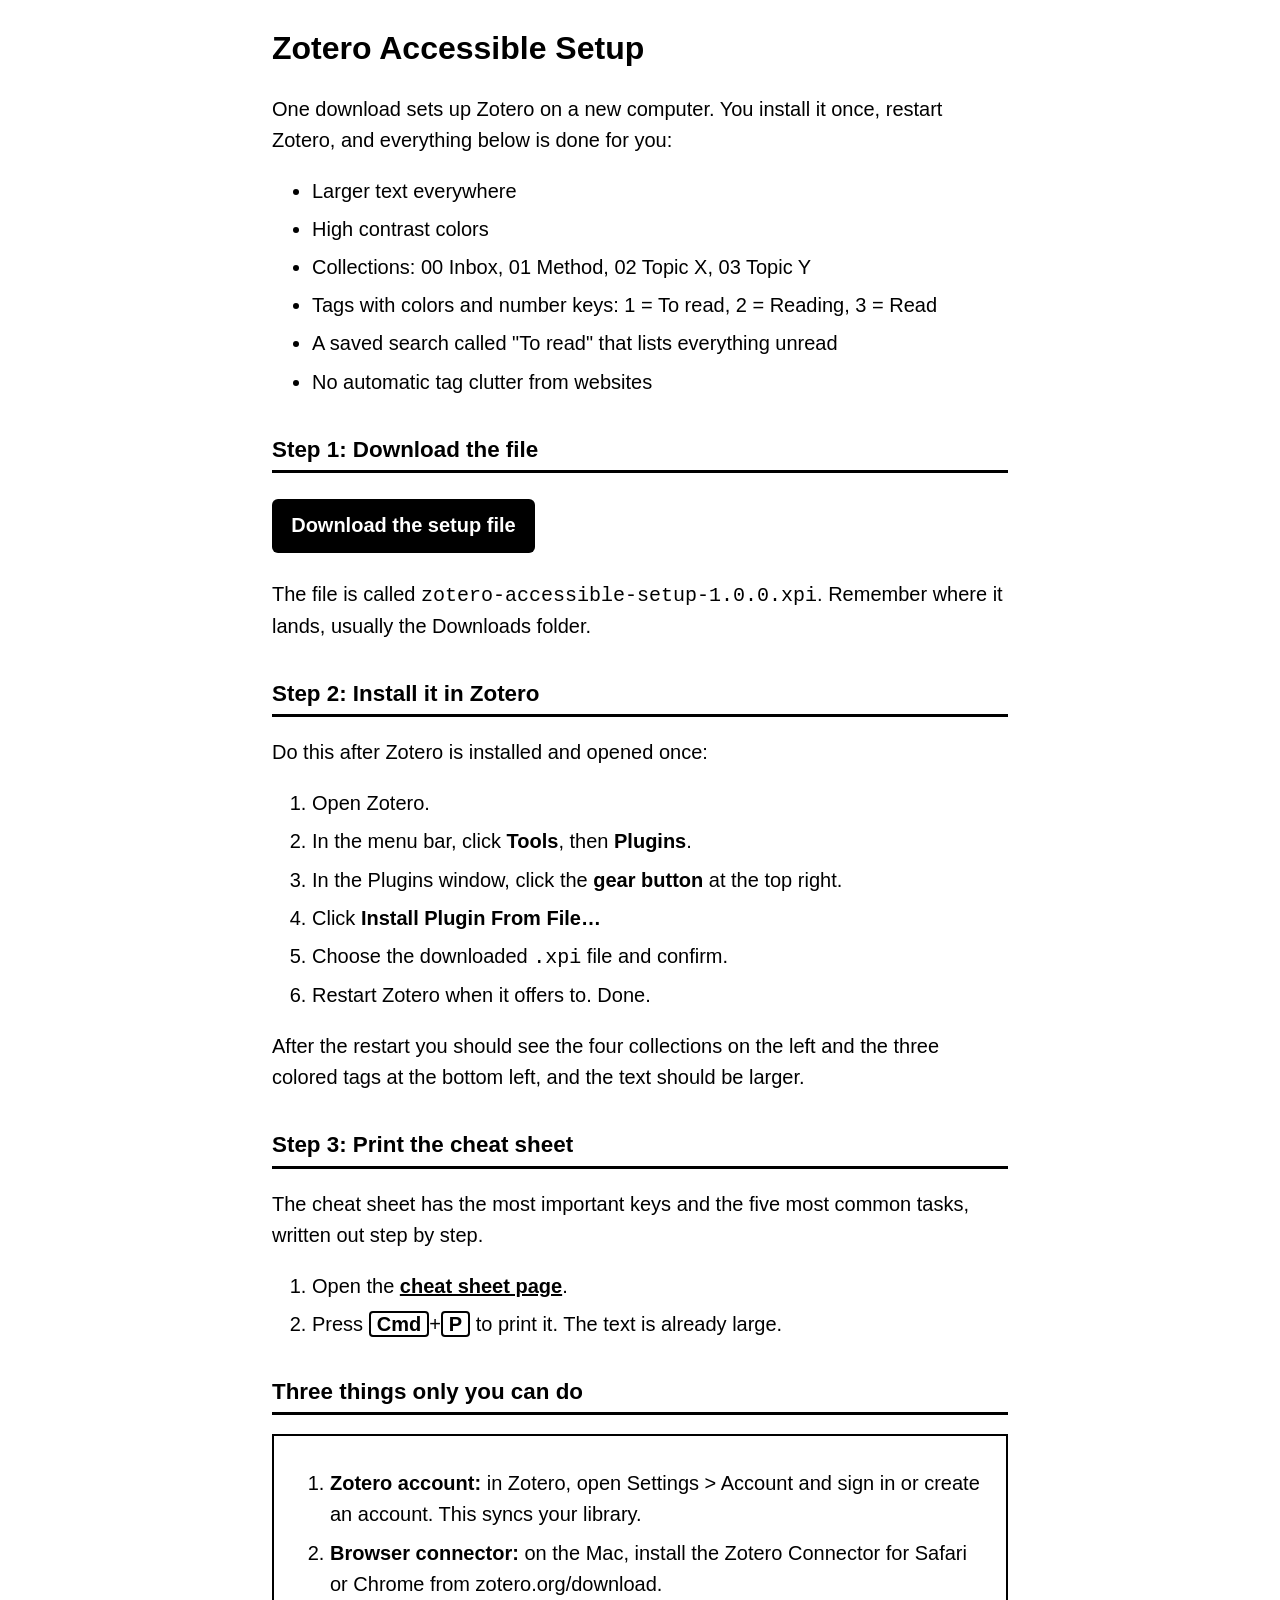
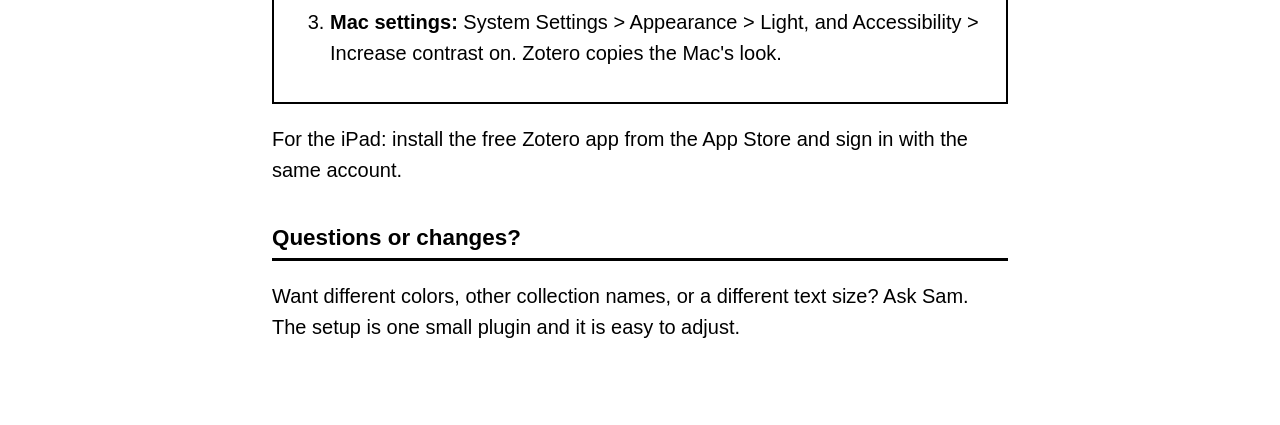
==== docs/index.html @ fd870ee3 "Move site to docs for GitHub Pages source path" ====
<!doctype html>
<html lang="en">
<head>
<meta charset="utf-8">
<meta name="viewport" content="width=device-width, initial-scale=1">
<title>Zotero Accessible Setup</title>
<style>
  :root { color-scheme: light; }
  body {
    font-family: Helvetica, Arial, sans-serif;
    font-size: 20px;
    line-height: 1.55;
    color: #000;
    background: #fff;
    max-width: 46rem;
    margin: 0 auto;
    padding: 1.5rem 1.2rem 4rem;
  }
  h1 { font-size: 2rem; margin: 0 0 0.4rem; }
  h2 { font-size: 1.4rem; margin-top: 2.2rem; border-bottom: 3px solid #000; padding-bottom: 0.15rem; }
  a { color: #000; }
  .button {
    display: inline-block;
    font-size: 1.25rem;
    font-weight: bold;
    background: #000;
    color: #fff;
    text-decoration: none;
    padding: 0.7rem 1.2rem;
    border-radius: 6px;
    margin: 0.4rem 0;
  }
  .button:focus { outline: 4px solid #ffbf40; }
  ol li, ul li { margin-bottom: 0.45rem; }
  kbd {
    font-family: inherit;
    font-weight: bold;
    border: 2px solid #000;
    border-radius: 4px;
    padding: 0 0.3em;
    white-space: nowrap;
  }
  .step { font-weight: bold; }
  .note { border: 2px solid #000; padding: 0.8rem 1rem; margin: 1rem 0; }
</style>
</head>
<body>

<h1>Zotero Accessible Setup</h1>
<p>One download sets up Zotero on a new computer. You install it once, restart Zotero, and everything below is done for you:</p>
<ul>
  <li>Larger text everywhere</li>
  <li>High contrast colors</li>
  <li>Collections: 00 Inbox, 01 Method, 02 Topic X, 03 Topic Y</li>
  <li>Tags with colors and number keys: 1 = To read, 2 = Reading, 3 = Read</li>
  <li>A saved search called "To read" that lists everything unread</li>
  <li>No automatic tag clutter from websites</li>
</ul>

<h2>Step 1: Download the file</h2>
<p><a class="button" href="https://github.com/utsmok/zotero-accessible/releases/latest/download/zotero-accessible-setup-1.0.0.xpi">Download the setup file</a></p>
<p>The file is called <code>zotero-accessible-setup-1.0.0.xpi</code>. Remember where it lands, usually the Downloads folder.</p>

<h2>Step 2: Install it in Zotero</h2>
<p>Do this after Zotero is installed and opened once:</p>
<ol>
  <li>Open Zotero.</li>
  <li>In the menu bar, click <span class="step">Tools</span>, then <span class="step">Plugins</span>.</li>
  <li>In the Plugins window, click the <span class="step">gear button</span> at the top right.</li>
  <li>Click <span class="step">Install Plugin From File&hellip;</span></li>
  <li>Choose the downloaded <code>.xpi</code> file and confirm.</li>
  <li>Restart Zotero when it offers to. Done.</li>
</ol>
<p>After the restart you should see the four collections on the left and the three colored tags at the bottom left, and the text should be larger.</p>

<h2>Step 3: Print the cheat sheet</h2>
<p>The cheat sheet has the most important keys and the five most common tasks, written out step by step.</p>
<ol>
  <li>Open the <a href="keyboard-shortcuts.html"><span class="step">cheat sheet page</span></a>.</li>
  <li>Press <kbd>Cmd</kbd>+<kbd>P</kbd> to print it. The text is already large.</li>
</ol>

<h2>Three things only you can do</h2>
<div class="note">
  <ol>
    <li><span class="step">Zotero account:</span> in Zotero, open Settings &gt; Account and sign in or create an account. This syncs your library.</li>
    <li><span class="step">Browser connector:</span> on the Mac, install the Zotero Connector for Safari or Chrome from zotero.org/download.</li>
    <li><span class="step">Mac settings:</span> System Settings &gt; Appearance &gt; Light, and Accessibility &gt; Increase contrast on. Zotero copies the Mac's look.</li>
  </ol>
</div>
<p>For the iPad: install the free Zotero app from the App Store and sign in with the same account.</p>

<h2>Questions or changes?</h2>
<p>Want different colors, other collection names, or a different text size? Ask Sam. The setup is one small plugin and it is easy to adjust.</p>

</body>
</html>
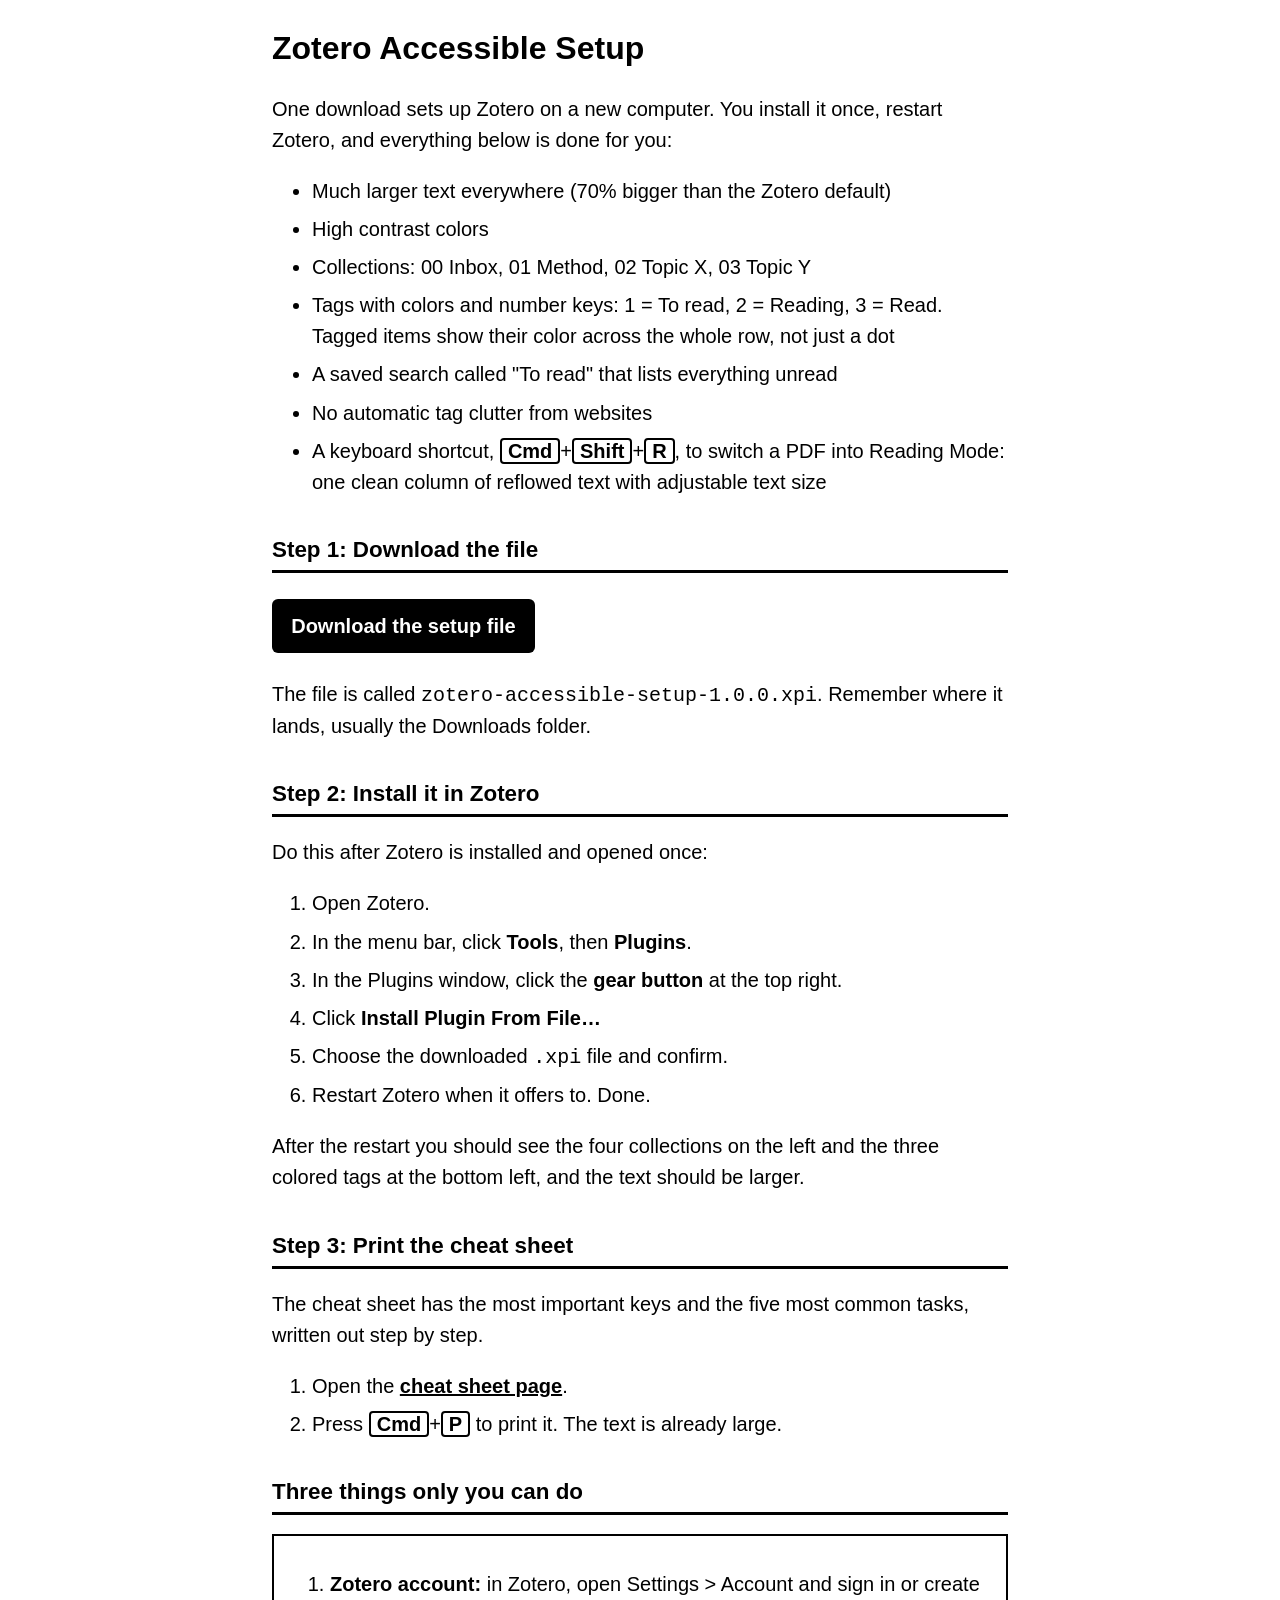
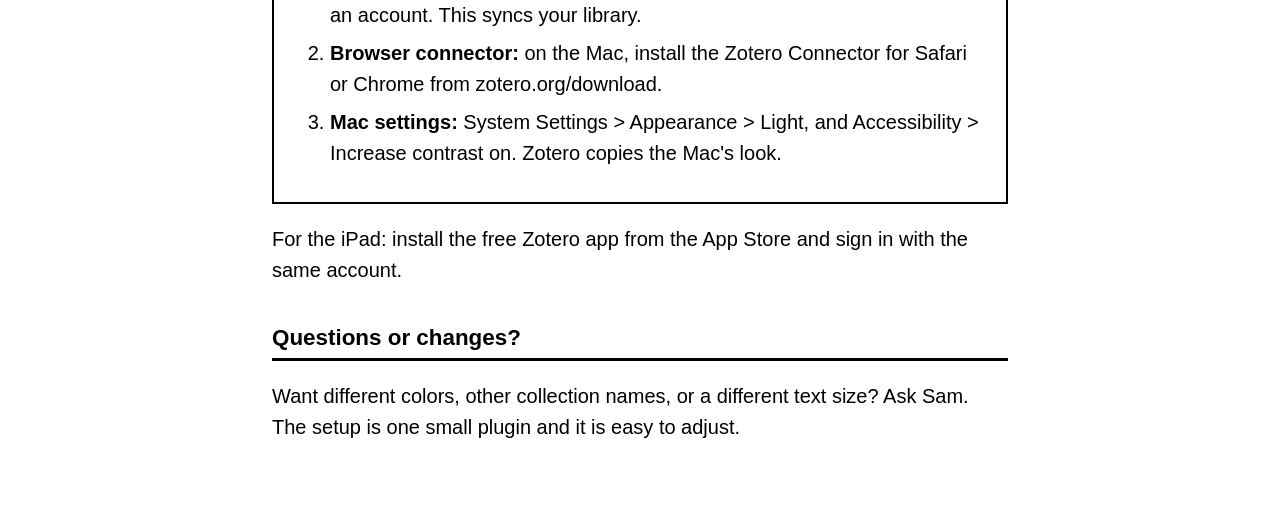
==== commit b3e5d35d: "1.0.1: larger fonts (1.7), whole-row tag tint, Reading Mode shortcut (Cmd/Ctrl+Shift+R)" ====
--- a/docs/index.html
+++ b/docs/index.html
@@ -49,12 +49,13 @@
 <h1>Zotero Accessible Setup</h1>
 <p>One download sets up Zotero on a new computer. You install it once, restart Zotero, and everything below is done for you:</p>
 <ul>
-  <li>Larger text everywhere</li>
+  <li>Much larger text everywhere (70% bigger than the Zotero default)</li>
   <li>High contrast colors</li>
   <li>Collections: 00 Inbox, 01 Method, 02 Topic X, 03 Topic Y</li>
-  <li>Tags with colors and number keys: 1 = To read, 2 = Reading, 3 = Read</li>
+  <li>Tags with colors and number keys: 1 = To read, 2 = Reading, 3 = Read. Tagged items show their color across the whole row, not just a dot</li>
   <li>A saved search called "To read" that lists everything unread</li>
   <li>No automatic tag clutter from websites</li>
+  <li>A keyboard shortcut, <kbd>Cmd</kbd>+<kbd>Shift</kbd>+<kbd>R</kbd>, to switch a PDF into Reading Mode: one clean column of reflowed text with adjustable text size</li>
 </ul>
 
 <h2>Step 1: Download the file</h2>
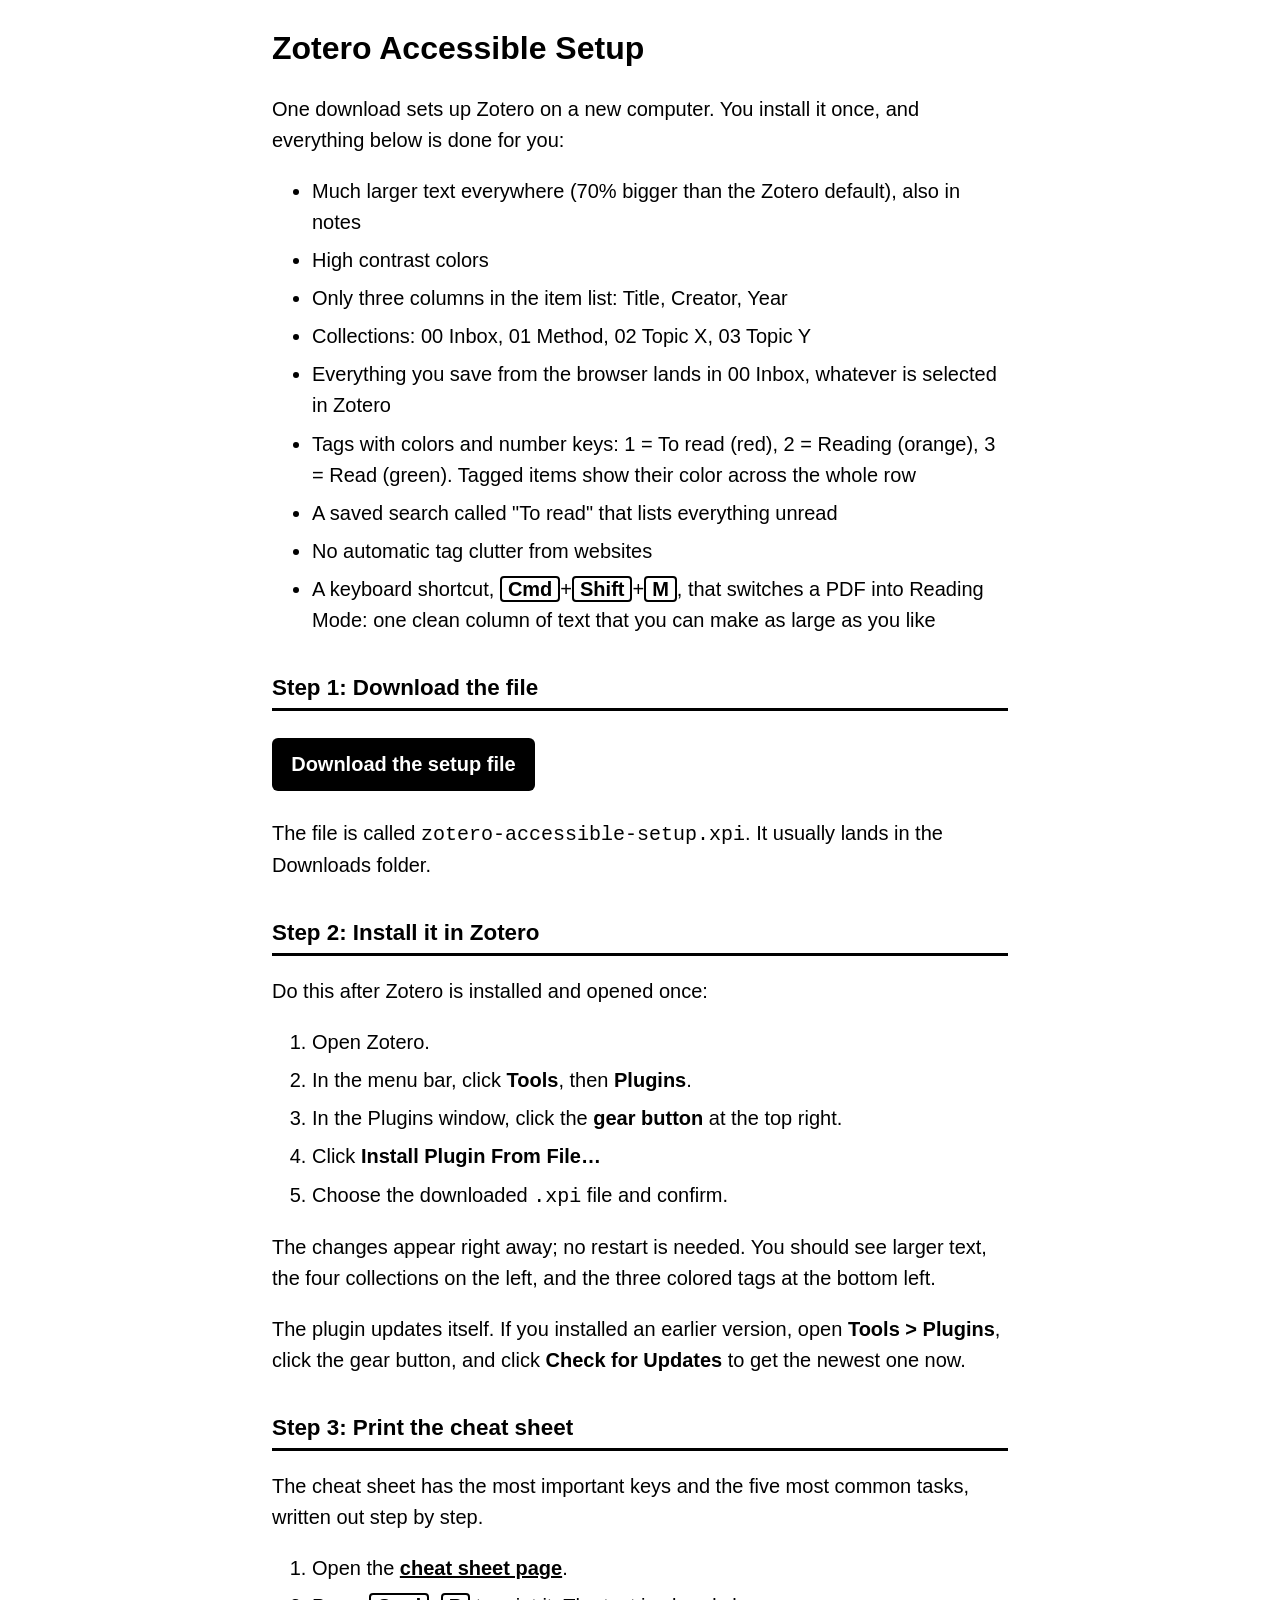
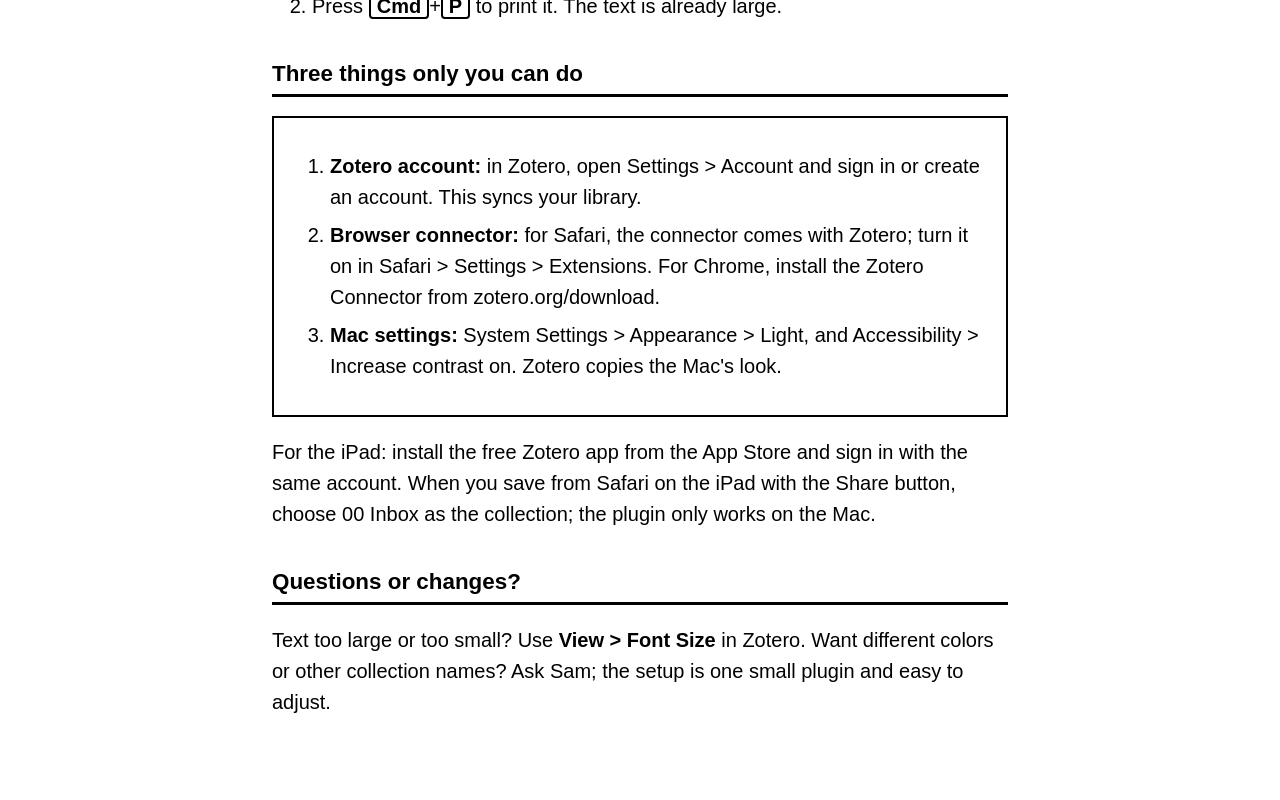
==== commit b86b6917: "1.1.0: Inbox default for connector saves, auto columns, palette tag colors, Reading Mode on Cmd+Shif" ====
--- a/docs/index.html
+++ b/docs/index.html
@@ -47,20 +47,22 @@
 <body>
 
 <h1>Zotero Accessible Setup</h1>
-<p>One download sets up Zotero on a new computer. You install it once, restart Zotero, and everything below is done for you:</p>
+<p>One download sets up Zotero on a new computer. You install it once, and everything below is done for you:</p>
 <ul>
-  <li>Much larger text everywhere (70% bigger than the Zotero default)</li>
+  <li>Much larger text everywhere (70% bigger than the Zotero default), also in notes</li>
   <li>High contrast colors</li>
+  <li>Only three columns in the item list: Title, Creator, Year</li>
   <li>Collections: 00 Inbox, 01 Method, 02 Topic X, 03 Topic Y</li>
-  <li>Tags with colors and number keys: 1 = To read, 2 = Reading, 3 = Read. Tagged items show their color across the whole row, not just a dot</li>
+  <li>Everything you save from the browser lands in 00 Inbox, whatever is selected in Zotero</li>
+  <li>Tags with colors and number keys: 1 = To read (red), 2 = Reading (orange), 3 = Read (green). Tagged items show their color across the whole row</li>
   <li>A saved search called "To read" that lists everything unread</li>
   <li>No automatic tag clutter from websites</li>
-  <li>A keyboard shortcut, <kbd>Cmd</kbd>+<kbd>Shift</kbd>+<kbd>R</kbd>, to switch a PDF into Reading Mode: one clean column of reflowed text with adjustable text size</li>
+  <li>A keyboard shortcut, <kbd>Cmd</kbd>+<kbd>Shift</kbd>+<kbd>M</kbd>, that switches a PDF into Reading Mode: one clean column of text that you can make as large as you like</li>
 </ul>
 
 <h2>Step 1: Download the file</h2>
-<p><a class="button" href="https://github.com/utsmok/zotero-accessible/releases/latest/download/zotero-accessible-setup-1.0.0.xpi">Download the setup file</a></p>
-<p>The file is called <code>zotero-accessible-setup-1.0.0.xpi</code>. Remember where it lands, usually the Downloads folder.</p>
+<p><a class="button" href="https://github.com/utsmok/zotero-accessible/releases/latest/download/zotero-accessible-setup.xpi">Download the setup file</a></p>
+<p>The file is called <code>zotero-accessible-setup.xpi</code>. It usually lands in the Downloads folder.</p>
 
 <h2>Step 2: Install it in Zotero</h2>
 <p>Do this after Zotero is installed and opened once:</p>
@@ -70,9 +72,9 @@
   <li>In the Plugins window, click the <span class="step">gear button</span> at the top right.</li>
   <li>Click <span class="step">Install Plugin From File&hellip;</span></li>
   <li>Choose the downloaded <code>.xpi</code> file and confirm.</li>
-  <li>Restart Zotero when it offers to. Done.</li>
 </ol>
-<p>After the restart you should see the four collections on the left and the three colored tags at the bottom left, and the text should be larger.</p>
+<p>The changes appear right away; no restart is needed. You should see larger text, the four collections on the left, and the three colored tags at the bottom left.</p>
+<p>The plugin updates itself. If you installed an earlier version, open <span class="step">Tools &gt; Plugins</span>, click the gear button, and click <span class="step">Check for Updates</span> to get the newest one now.</p>
 
 <h2>Step 3: Print the cheat sheet</h2>
 <p>The cheat sheet has the most important keys and the five most common tasks, written out step by step.</p>
@@ -85,14 +87,14 @@
 <div class="note">
   <ol>
     <li><span class="step">Zotero account:</span> in Zotero, open Settings &gt; Account and sign in or create an account. This syncs your library.</li>
-    <li><span class="step">Browser connector:</span> on the Mac, install the Zotero Connector for Safari or Chrome from zotero.org/download.</li>
+    <li><span class="step">Browser connector:</span> for Safari, the connector comes with Zotero; turn it on in Safari &gt; Settings &gt; Extensions. For Chrome, install the Zotero Connector from zotero.org/download.</li>
     <li><span class="step">Mac settings:</span> System Settings &gt; Appearance &gt; Light, and Accessibility &gt; Increase contrast on. Zotero copies the Mac's look.</li>
   </ol>
 </div>
-<p>For the iPad: install the free Zotero app from the App Store and sign in with the same account.</p>
+<p>For the iPad: install the free Zotero app from the App Store and sign in with the same account. When you save from Safari on the iPad with the Share button, choose 00 Inbox as the collection; the plugin only works on the Mac.</p>
 
 <h2>Questions or changes?</h2>
-<p>Want different colors, other collection names, or a different text size? Ask Sam. The setup is one small plugin and it is easy to adjust.</p>
+<p>Text too large or too small? Use <span class="step">View &gt; Font Size</span> in Zotero. Want different colors or other collection names? Ask Sam; the setup is one small plugin and easy to adjust.</p>
 
 </body>
 </html>
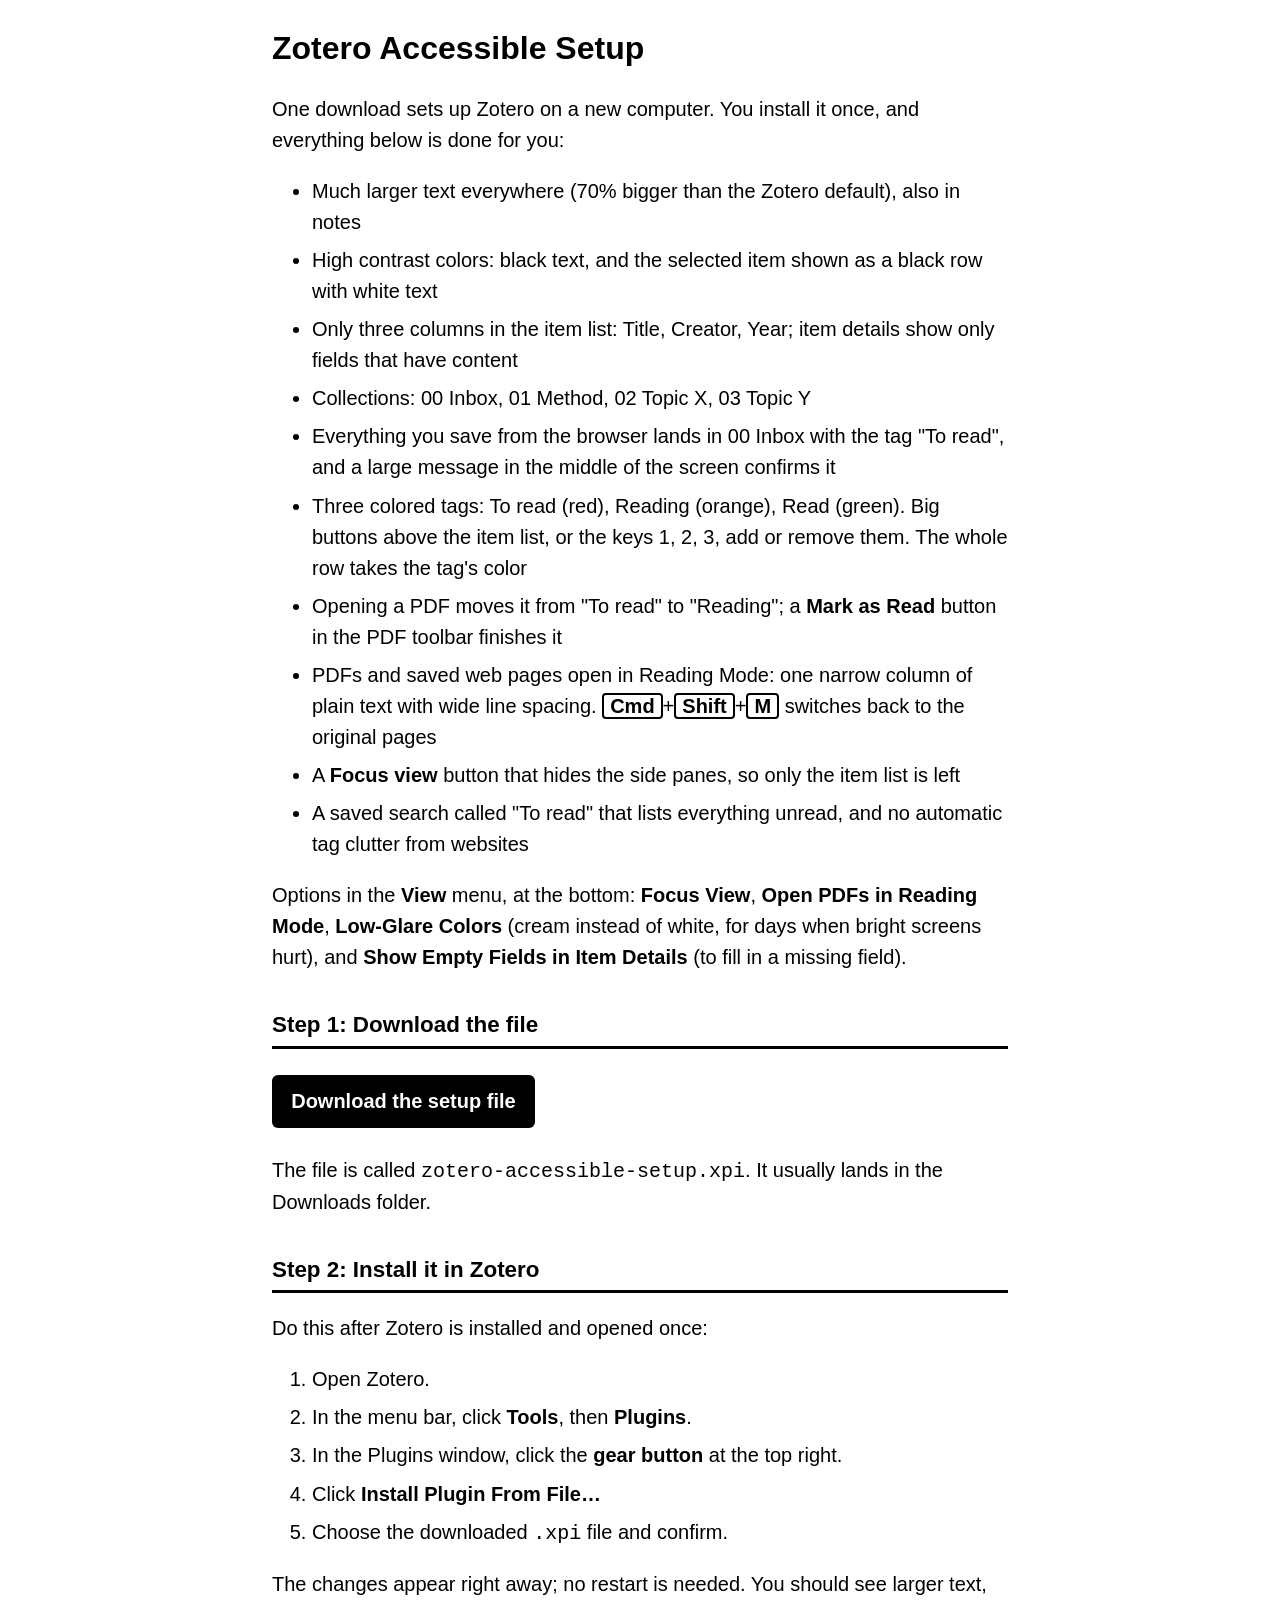
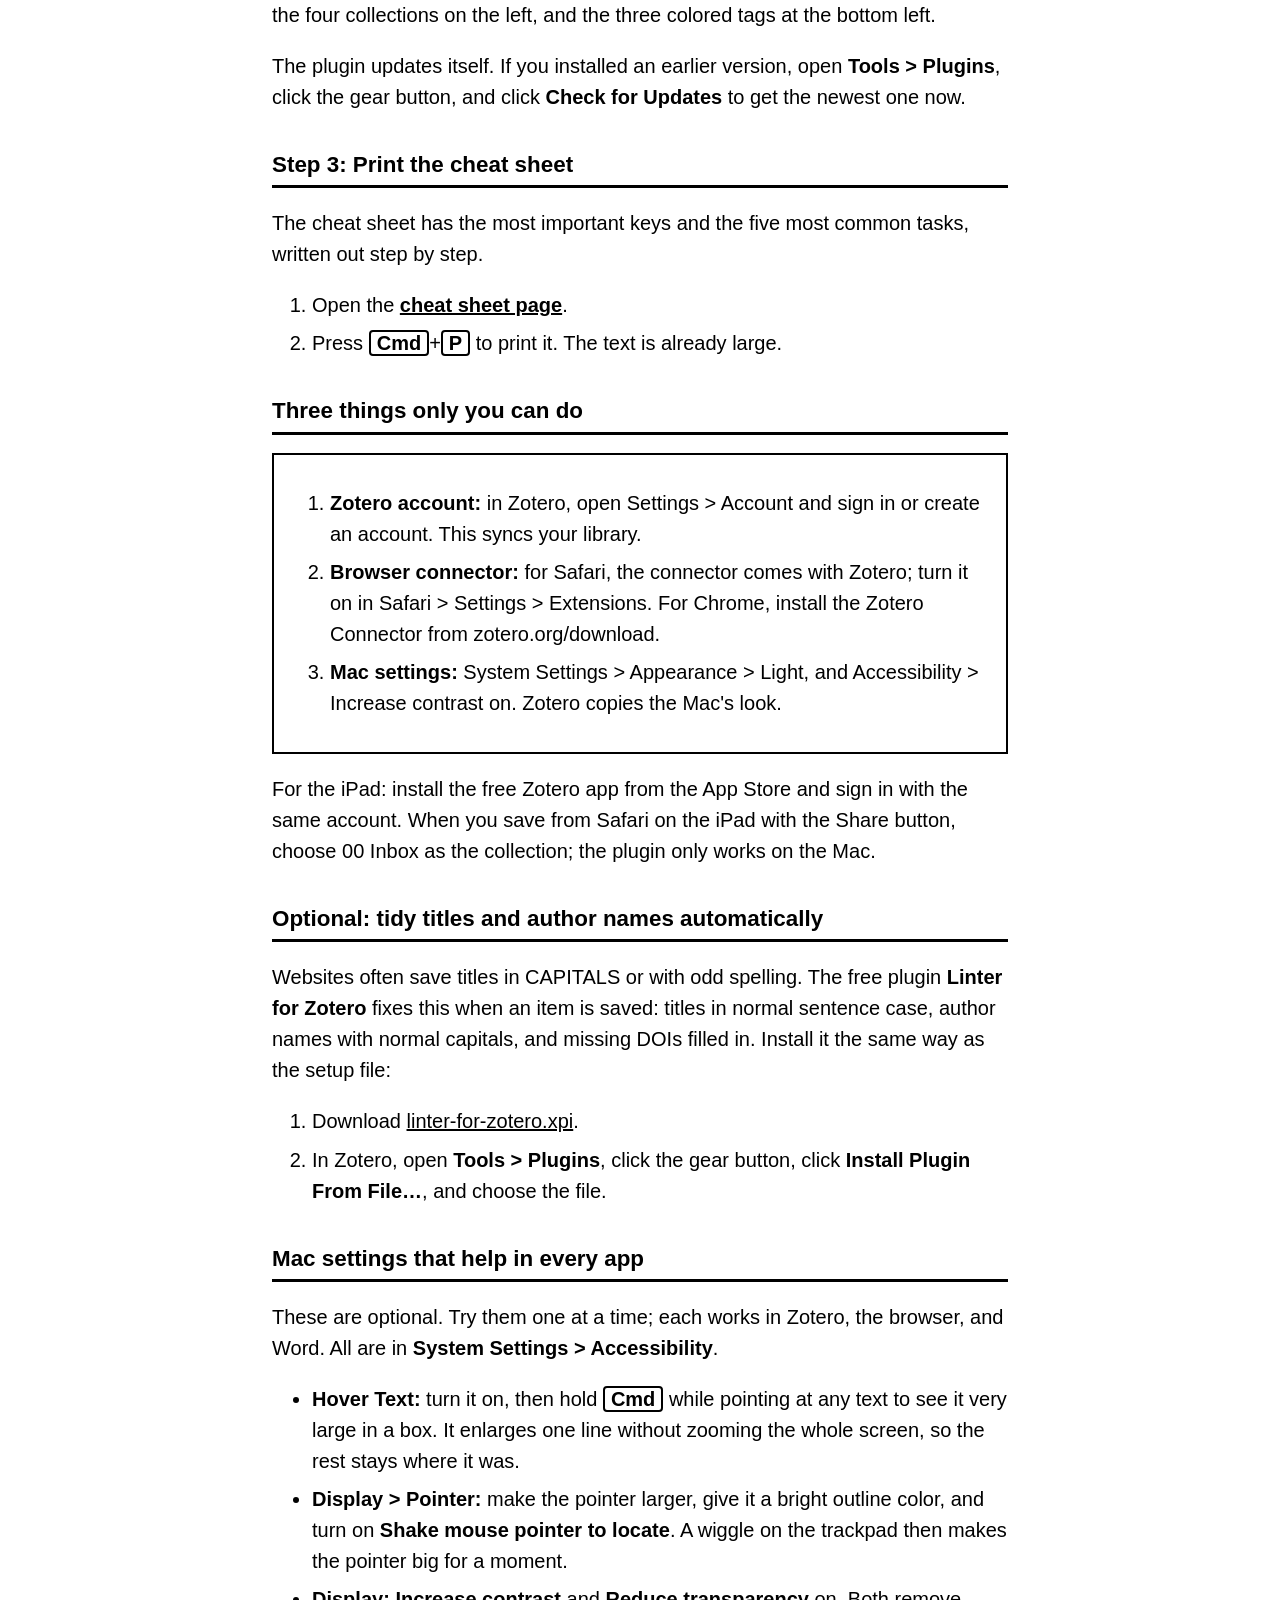
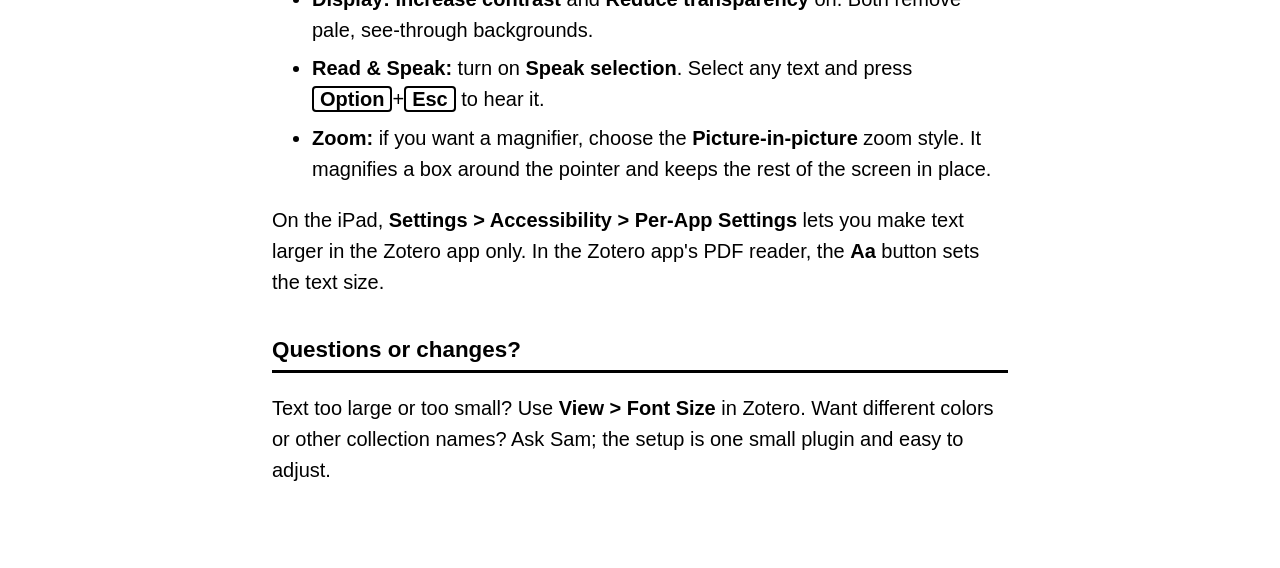
==== commit 2f0a6439: "1.2.0: centered feedback, status workflow, reading mode for snapshots, focus view - Centered confirm" ====
--- a/docs/index.html
+++ b/docs/index.html
@@ -50,15 +50,17 @@
 <p>One download sets up Zotero on a new computer. You install it once, and everything below is done for you:</p>
 <ul>
   <li>Much larger text everywhere (70% bigger than the Zotero default), also in notes</li>
-  <li>High contrast colors</li>
-  <li>Only three columns in the item list: Title, Creator, Year</li>
+  <li>High contrast colors: black text, and the selected item shown as a black row with white text</li>
+  <li>Only three columns in the item list: Title, Creator, Year; item details show only fields that have content</li>
   <li>Collections: 00 Inbox, 01 Method, 02 Topic X, 03 Topic Y</li>
-  <li>Everything you save from the browser lands in 00 Inbox, whatever is selected in Zotero</li>
-  <li>Tags with colors and number keys: 1 = To read (red), 2 = Reading (orange), 3 = Read (green). Tagged items show their color across the whole row</li>
-  <li>A saved search called "To read" that lists everything unread</li>
-  <li>No automatic tag clutter from websites</li>
-  <li>A keyboard shortcut, <kbd>Cmd</kbd>+<kbd>Shift</kbd>+<kbd>M</kbd>, that switches a PDF into Reading Mode: one clean column of text that you can make as large as you like</li>
+  <li>Everything you save from the browser lands in 00 Inbox with the tag "To read", and a large message in the middle of the screen confirms it</li>
+  <li>Three colored tags: To read (red), Reading (orange), Read (green). Big buttons above the item list, or the keys 1, 2, 3, add or remove them. The whole row takes the tag's color</li>
+  <li>Opening a PDF moves it from "To read" to "Reading"; a <b>Mark as Read</b> button in the PDF toolbar finishes it</li>
+  <li>PDFs and saved web pages open in Reading Mode: one narrow column of plain text with wide line spacing. <kbd>Cmd</kbd>+<kbd>Shift</kbd>+<kbd>M</kbd> switches back to the original pages</li>
+  <li>A <b>Focus view</b> button that hides the side panes, so only the item list is left</li>
+  <li>A saved search called "To read" that lists everything unread, and no automatic tag clutter from websites</li>
 </ul>
+<p>Options in the <span class="step">View</span> menu, at the bottom: <span class="step">Focus View</span>, <span class="step">Open PDFs in Reading Mode</span>, <span class="step">Low-Glare Colors</span> (cream instead of white, for days when bright screens hurt), and <span class="step">Show Empty Fields in Item Details</span> (to fill in a missing field).</p>
 
 <h2>Step 1: Download the file</h2>
 <p><a class="button" href="https://github.com/utsmok/zotero-accessible/releases/latest/download/zotero-accessible-setup.xpi">Download the setup file</a></p>
@@ -93,6 +95,24 @@
 </div>
 <p>For the iPad: install the free Zotero app from the App Store and sign in with the same account. When you save from Safari on the iPad with the Share button, choose 00 Inbox as the collection; the plugin only works on the Mac.</p>
 
+<h2>Optional: tidy titles and author names automatically</h2>
+<p>Websites often save titles in CAPITALS or with odd spelling. The free plugin <b>Linter for Zotero</b> fixes this when an item is saved: titles in normal sentence case, author names with normal capitals, and missing DOIs filled in. Install it the same way as the setup file:</p>
+<ol>
+  <li>Download <a href="https://github.com/northword/zotero-format-metadata/releases/download/v4.0.6/linter-for-zotero.xpi">linter-for-zotero.xpi</a>.</li>
+  <li>In Zotero, open <span class="step">Tools &gt; Plugins</span>, click the gear button, click <span class="step">Install Plugin From File&hellip;</span>, and choose the file.</li>
+</ol>
+
+<h2>Mac settings that help in every app</h2>
+<p>These are optional. Try them one at a time; each works in Zotero, the browser, and Word. All are in <span class="step">System Settings &gt; Accessibility</span>.</p>
+<ul>
+  <li><span class="step">Hover Text:</span> turn it on, then hold <kbd>Cmd</kbd> while pointing at any text to see it very large in a box. It enlarges one line without zooming the whole screen, so the rest stays where it was.</li>
+  <li><span class="step">Display &gt; Pointer:</span> make the pointer larger, give it a bright outline color, and turn on <span class="step">Shake mouse pointer to locate</span>. A wiggle on the trackpad then makes the pointer big for a moment.</li>
+  <li><span class="step">Display:</span> <span class="step">Increase contrast</span> and <span class="step">Reduce transparency</span> on. Both remove pale, see-through backgrounds.</li>
+  <li><span class="step">Read &amp; Speak:</span> turn on <span class="step">Speak selection</span>. Select any text and press <kbd>Option</kbd>+<kbd>Esc</kbd> to hear it.</li>
+  <li><span class="step">Zoom:</span> if you want a magnifier, choose the <span class="step">Picture-in-picture</span> zoom style. It magnifies a box around the pointer and keeps the rest of the screen in place.</li>
+</ul>
+<p>On the iPad, <span class="step">Settings &gt; Accessibility &gt; Per-App Settings</span> lets you make text larger in the Zotero app only. In the Zotero app's PDF reader, the <span class="step">Aa</span> button sets the text size.</p>
+
 <h2>Questions or changes?</h2>
 <p>Text too large or too small? Use <span class="step">View &gt; Font Size</span> in Zotero. Want different colors or other collection names? Ask Sam; the setup is one small plugin and easy to adjust.</p>
 
